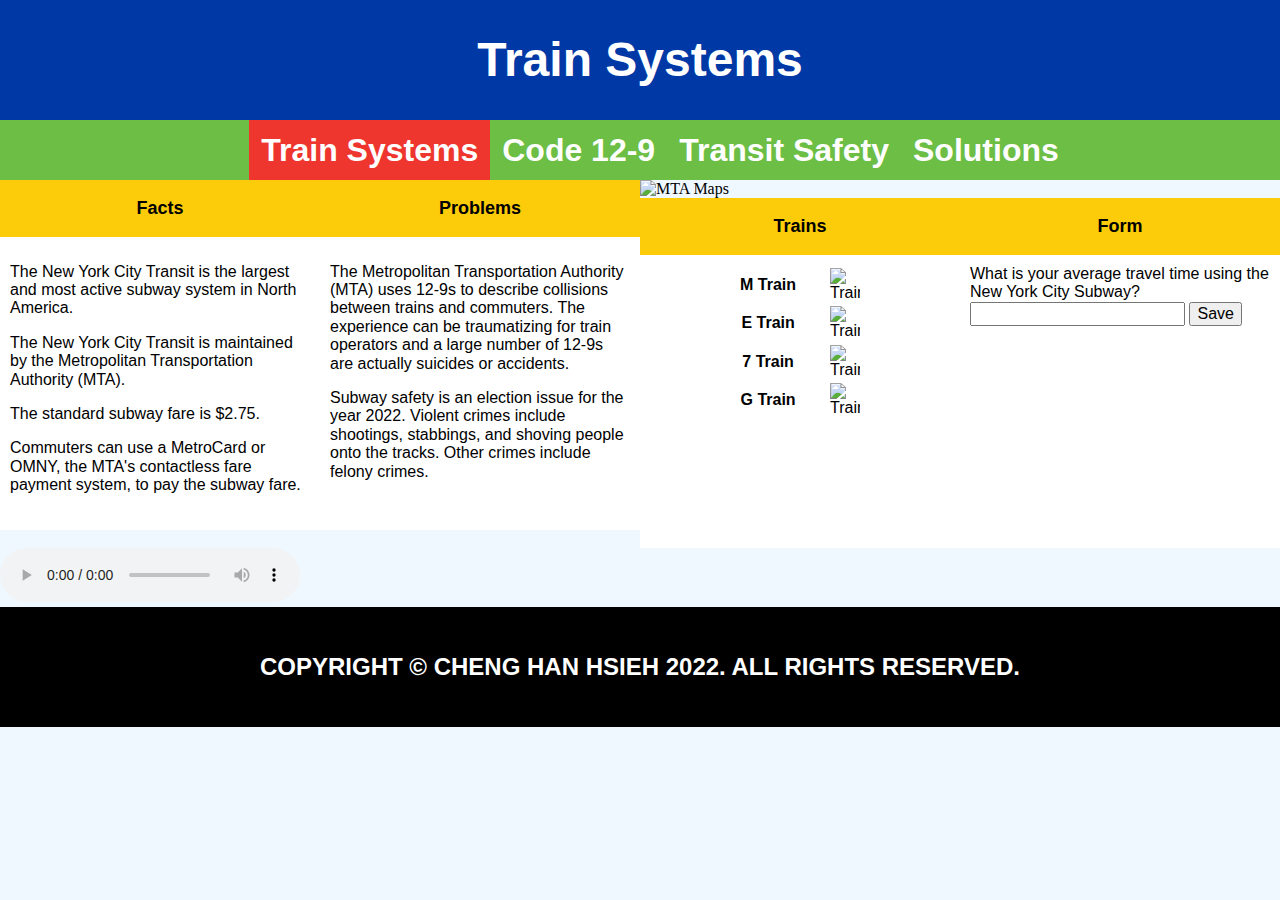
==== index.html @ ef0687e6 "Add files via upload" ====
<!DOCTYPE html>
<html lang="en">
<head>
    <meta charset="UTF-8">
    <meta http-equiv="X-UA-Compatible" content="IE=edge">
    <meta name="viewport" content="width=device-width, initial-scale=1.0">
    <title>Train Systems</title>
    <link rel="stylesheet" href="normalize.css" type="text/css">
    <link rel="stylesheet" href="style.css" type="text/css">
</head>
<body>
    <div class="title">
        <h1>Train Systems</h1>
    </div>
    <nav>
        <ul>
            <li><a href="index.html" id="active">Train Systems</a></li>
            <li><a href="code.html">Code 12-9</a></li>
            <li><a href="safe.html">Transit Safety</a></li>
            <li><a href="solve.html">Solutions</a></li>
        </ul>
    </nav>
    <div>
        <img src="Train_Systems/images/Large_Type_Subway_Map.png" alt="MTA Maps">
    </div>
    <div class="info">
        <div class="heading">
            <p>Facts</p>
        </div>
        <div class="item">
            <p>The New York City Transit is the largest and most active subway system in North America.</p>
            <p>The New York City Transit is maintained by the Metropolitan Transportation Authority (MTA).</p>
            <p>The standard subway fare is $2.75.</p>
            <p>Commuters can use a MetroCard or OMNY, the MTA's contactless fare payment system, to pay the subway fare.</p>
        </div>
    </div>
    <div class="info">
        <div class="heading">
            <p>Problems</p>
        </div>
        <div class="item">
            <p>The Metropolitan Transportation Authority (MTA) uses 12-9s to describe collisions between trains and commuters. 
            The experience can be traumatizing for train operators and a large number of 12-9s are actually suicides or accidents.</p>
            <p>Subway safety is an election issue for the year 2022. Violent crimes include shootings, stabbings, and shoving people onto the tracks.
            Other crimes include felony crimes.</p>
        </div>
    </div>
    <div class="info">
        <div class="heading">
            <p>Trains</p>
        </div>
        <div class="item">
            <table>
                <tr>
                    <th>M Train</th>
                    <td><img src="Train_Systems/images/M_Train.png" alt="Trains"></td>
                </tr>
                <tr>
                    <th>E Train</th>
                    <td><img src="Train_Systems/images/E_Train.png" alt="Trains"></td>
                </tr>
                <tr>
                    <th>7 Train</th>
                    <td><img src="Train_Systems/images/7_Train.png" alt="Trains"></td>
                </tr>
                <tr>
                    <th>G Train</th>
                    <td><img src="Train_Systems/images/G_Train.png" alt="Trains"></td>
                </tr>
            </table>
        </div>
    </div>
    <div class="info">
        <div class="heading">
            <p>Form</p>
        </div>
        <div class="item">
            <form>
                <label for="time">What is your average travel time using the New York City Subway?</label>
                <input type="text" id="time" name="time">
                <button>Save</button>
            </form>
        </div>
    </div>
    <div>
        <audio controls autoplay loop>
            <source src="Train_Systems/audio/4-04 Fruity Factory.mp3" type="audio/mpeg">
        </audio>
    </div>
    <footer>
        <p>COPYRIGHT © CHENG HAN HSIEH 2022. ALL RIGHTS RESERVED.</p>
    </footer>
</body>
</html>
<!--Sources-->
<!--MTA Guides Riding The Subway: https://new.mta.info/guides/riding-the-subway-->
<!--12-9: https://www.newyorker.com/culture/the-new-yorker-documentary/new-yorks-train-operators-face-life-after-a-collision-in-after-the-12-9-->
<!--Subway Safety: https://www.nytimes.com/2022/11/04/nyregion/new-york-subway-safety.html-->
<!--Police Combat Crime: https://www.nytimes.com/2022/10/22/nyregion/nyc-subway-police-combat-crime.html-->
<!--Protective Platform Doors: https://gothamist.com/news/mta-will-pilot-protective-platform-doors-3-subway-stations-->
---- style.css ----
body {
    margin: 0px;
    background-color: aliceblue;
}

nav {
    height: 60px;
    width: 100%;
    background-color: #6cbe45;
    display: flex;
    justify-content: space-evenly;
    color: white;
}

img {
    height: auto;
    width: 50%;
    display: flex;
    align-items: center;
    justify-content: center;
    float: right;
}

.item {
    margin: 10px;
}

ul {
    margin: auto;
    display: flex;
    flex-direction: row;
    list-style-type: none;
}

a {
    padding: 12px;
    text-decoration: none;
    color: white;
    font-size: xx-large;
    font-weight: bold;
    font-family: Arial, Helvetica, sans-serif;
    line-height: 60px;
}

a:hover {
    background-color: #b933ad;
}

#active {
    background-color: #ee352e;
}

.title {
    height: 120px;
    width: auto;
    background-color: #0039A6;
    display: flex;
    align-items: center;
    justify-content: center;
    color: white;
    font-size: x-large;
    font-weight: bold;
    font-family: Arial, Helvetica, sans-serif;
}

.heading {
    height: auto;
    width: 100%;
    background-color: #fccc0a;
    display: flex;
    justify-content: center;
    text-align: center;
    color: black;
    font-size: large;
    font-weight: bold;
    font-family: Arial, Helvetica, sans-serif;
    float: left;
}

footer {
    height: 120px;
    width: 100%;
    background-color: black;
    display: flex;
    align-items: center;
    justify-content: center;
    color: white;
    font-size: x-large;
    font-weight: bold;
    font-family: Arial, Helvetica, sans-serif;
}

.info {
    min-height: 350px;
    width: 25%;
    background-color: white;
    display: flex;
    flex-direction: column;
    align-items: center;
    justify-content: left;
    font-family: Arial, Helvetica, sans-serif;
    float: left;
}

@media screen and (max-width: 480px) {
    nav {
        height: 35px;
    }
    a {
        padding: 12px;
        font-size: xx-small;
        line-height: 25px;
    }
    .title {
        height: 60px;
        font-size: medium;
    }
    .heading {
        height: 30px;
        font-size: x-small;
    }
    footer {
        height: 60px;
        font-size: x-small;
    }
    .info {
        font-size: xx-small;
    }
}

@media screen and (min-width: 481px) and (max-width: 768px) {
    nav {
        height: 50px;
    }
    a {
        padding: 19px;
        font-size: x-small;
        line-height: 30px;
    }
    .heading {
        font-size: small;
    }
    footer {
        font-size: small;
    }
    .info {
        font-size: x-small;
    }
}

@media screen and (min-width: 769px) and (max-width: 992px) {
    a {
        padding: 16px;
        font-size: x-large;
        line-height: 36px;
    }
    .info {
        font-size: small;
    }
    footer {
        font-size: medium;
    }
}

@media screen and (min-width: 992px) and (max-width: 1280px) {
    a {
        padding: 12px;
        font-size: xx-large;
    }
}
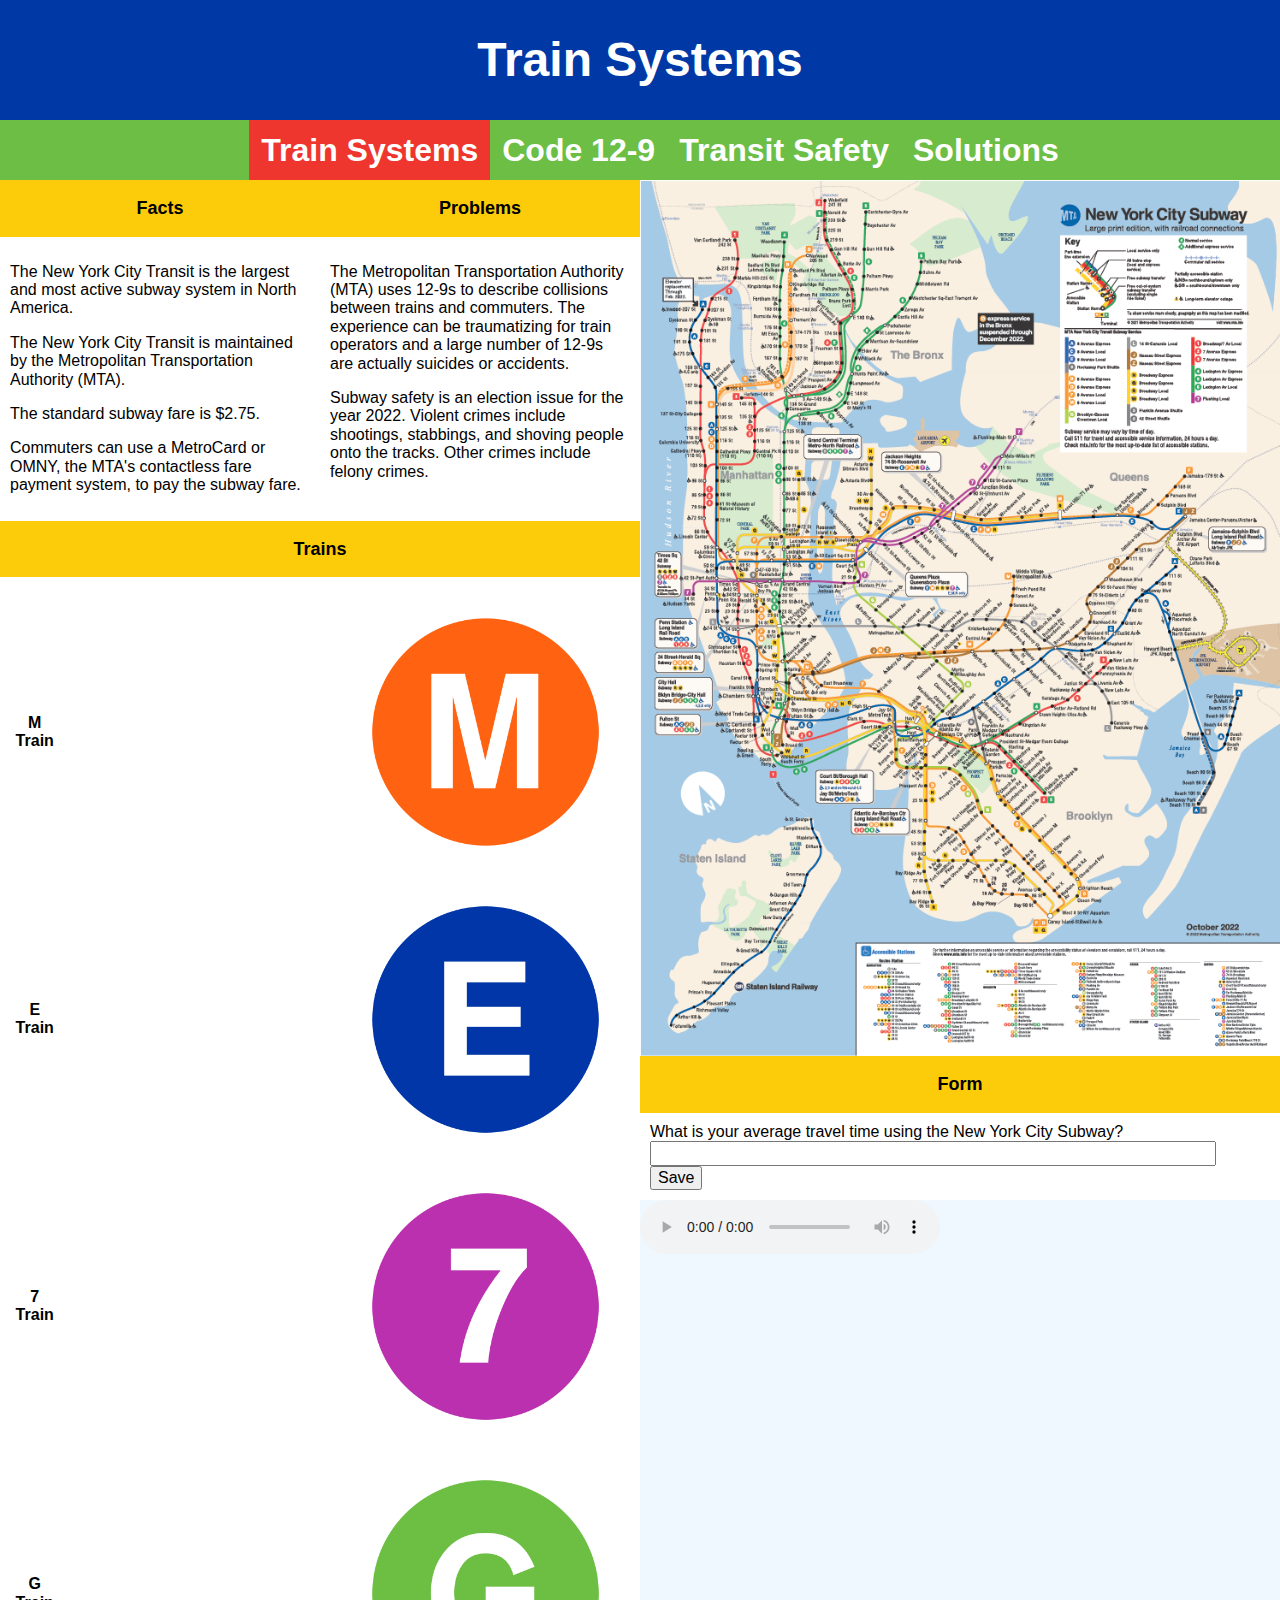
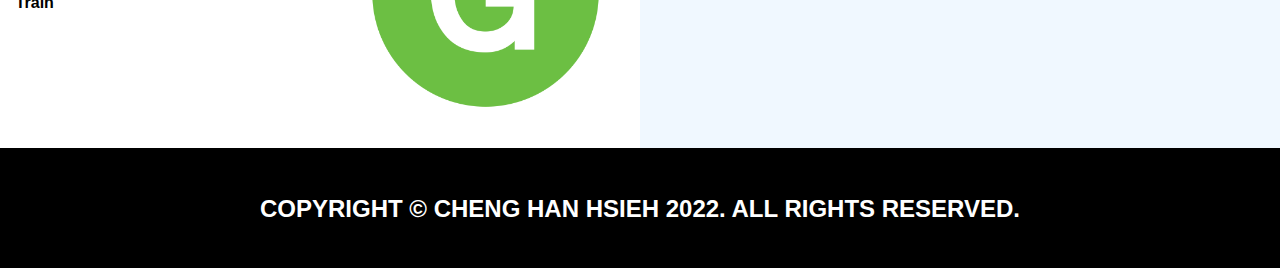
==== commit 2a7cca92: "Add files via upload" ====
--- a/index.html
+++ b/index.html
@@ -9,9 +9,11 @@
     <link rel="stylesheet" href="style.css" type="text/css">
 </head>
 <body>
+    <!--Title-->
     <div class="title">
         <h1>Train Systems</h1>
     </div>
+    <!--Navigation Bar: Train Systems-->
     <nav>
         <ul>
             <li><a href="index.html" id="active">Train Systems</a></li>
@@ -20,60 +22,79 @@
             <li><a href="solve.html">Solutions</a></li>
         </ul>
     </nav>
+    <!--Image of large type subway map-->
     <div>
-        <img src="Train_Systems/images/Large_Type_Subway_Map.png" alt="MTA Maps">
+        <img src="/images/Large_Type_Subway_Map.png" alt="MTA Maps">
     </div>
-    <div class="info">
-        <div class="heading">
-            <p>Facts</p>
+    <div class="section">
+        <!--Information section one-->
+        <div class="info">
+            <!--Information section one heading: Facts-->
+            <div class="heading">
+                <p>Facts</p>
+            </div>
+            <!--Information section one content-->
+            <div class="item">
+                <p>The New York City Transit is the largest and most active subway system in North America.</p>
+                <p>The New York City Transit is maintained by the Metropolitan Transportation Authority (MTA).</p>
+                <p>The standard subway fare is $2.75.</p>
+                <p>Commuters can use a MetroCard or OMNY, the MTA's contactless fare payment system, to pay the subway fare.</p>
+            </div>
         </div>
-        <div class="item">
-            <p>The New York City Transit is the largest and most active subway system in North America.</p>
-            <p>The New York City Transit is maintained by the Metropolitan Transportation Authority (MTA).</p>
-            <p>The standard subway fare is $2.75.</p>
-            <p>Commuters can use a MetroCard or OMNY, the MTA's contactless fare payment system, to pay the subway fare.</p>
+        <!--Information section two-->
+        <div class="info">
+            <!--Information section two heading: Problems-->
+            <div class="heading">
+                <p>Problems</p>
+            </div>
+            <!--Information section two content-->
+            <div class="item">
+                <p>The Metropolitan Transportation Authority (MTA) uses 12-9s to describe collisions between trains and commuters. 
+                The experience can be traumatizing for train operators and a large number of 12-9s are actually suicides or accidents.</p>
+                <p>Subway safety is an election issue for the year 2022. Violent crimes include shootings, stabbings, and shoving people onto the tracks.
+                Other crimes include felony crimes.</p>
+            </div>
         </div>
     </div>
+    <!--Information section three-->
     <div class="info">
-        <div class="heading">
-            <p>Problems</p>
-        </div>
-        <div class="item">
-            <p>The Metropolitan Transportation Authority (MTA) uses 12-9s to describe collisions between trains and commuters. 
-            The experience can be traumatizing for train operators and a large number of 12-9s are actually suicides or accidents.</p>
-            <p>Subway safety is an election issue for the year 2022. Violent crimes include shootings, stabbings, and shoving people onto the tracks.
-            Other crimes include felony crimes.</p>
-        </div>
-    </div>
-    <div class="info">
+        <!--Information section three heading: Trains-->
         <div class="heading">
             <p>Trains</p>
         </div>
+        <!--Information section three content-->
         <div class="item">
             <table>
                 <tr>
+                    <!--Image of M train-->
                     <th>M Train</th>
-                    <td><img src="Train_Systems/images/M_Train.png" alt="Trains"></td>
+                    <td><img src="/images/M_Train.png" alt="Trains"></td>
                 </tr>
                 <tr>
+                    <!--Image of E train-->
                     <th>E Train</th>
-                    <td><img src="Train_Systems/images/E_Train.png" alt="Trains"></td>
+                    <td><img src="/images/E_Train.png" alt="Trains"></td>
                 </tr>
                 <tr>
+                    <!--Image of 7 train-->
                     <th>7 Train</th>
-                    <td><img src="Train_Systems/images/7_Train.png" alt="Trains"></td>
+                    <td><img src="/images/7_Train.png" alt="Trains"></td>
                 </tr>
                 <tr>
+                    <!--Image of G train-->
                     <th>G Train</th>
-                    <td><img src="Train_Systems/images/G_Train.png" alt="Trains"></td>
+                    <td><img src="/images/G_Train.png" alt="Trains"></td>
                 </tr>
             </table>
         </div>
     </div>
+    <!--Information section four-->
     <div class="info">
+        <!--Information section four heading: Form-->
         <div class="heading">
             <p>Form</p>
         </div>
+        <!--Travel time form-->
         <div class="item">
             <form>
                 <label for="time">What is your average travel time using the New York City Subway?</label>
@@ -82,11 +103,13 @@
             </form>
         </div>
     </div>
+    <!--Music-->
     <div>
         <audio controls autoplay loop>
-            <source src="Train_Systems/audio/4-04 Fruity Factory.mp3" type="audio/mpeg">
+            <source src="/audio/4-04 Fruity Factory.mp3" type="audio/mpeg">
         </audio>
     </div>
+    <!--Footer: Copyright-->
     <footer>
         <p>COPYRIGHT © CHENG HAN HSIEH 2022. ALL RIGHTS RESERVED.</p>
     </footer>
--- a/style.css
+++ b/style.css
@@ -13,16 +13,19 @@
 }
 
 img {
-    height: auto;
     width: 50%;
     display: flex;
-    align-items: center;
-    justify-content: center;
     float: right;
+}
+
+#gallery {
+    aspect-ratio: 1;
+    float: top;
 }
 
 .item {
     margin: 10px;
+    object-fit: fill;
 }
 
 ul {
@@ -90,16 +93,25 @@
     font-family: Arial, Helvetica, sans-serif;
 }
 
+.section {
+    width: 50%;
+    display: flex;
+    flex-direction: row;
+    object-fit: fill;
+    float: left;
+}
+
 .info {
-    min-height: 350px;
-    width: 25%;
+    width: 50%;
     background-color: white;
     display: flex;
     flex-direction: column;
-    align-items: center;
-    justify-content: left;
     font-family: Arial, Helvetica, sans-serif;
     float: left;
+}
+
+input {
+    width: 90%;
 }
 
 @media screen and (max-width: 480px) {
@@ -167,4 +179,4 @@
         padding: 12px;
         font-size: xx-large;
     }
-}+}
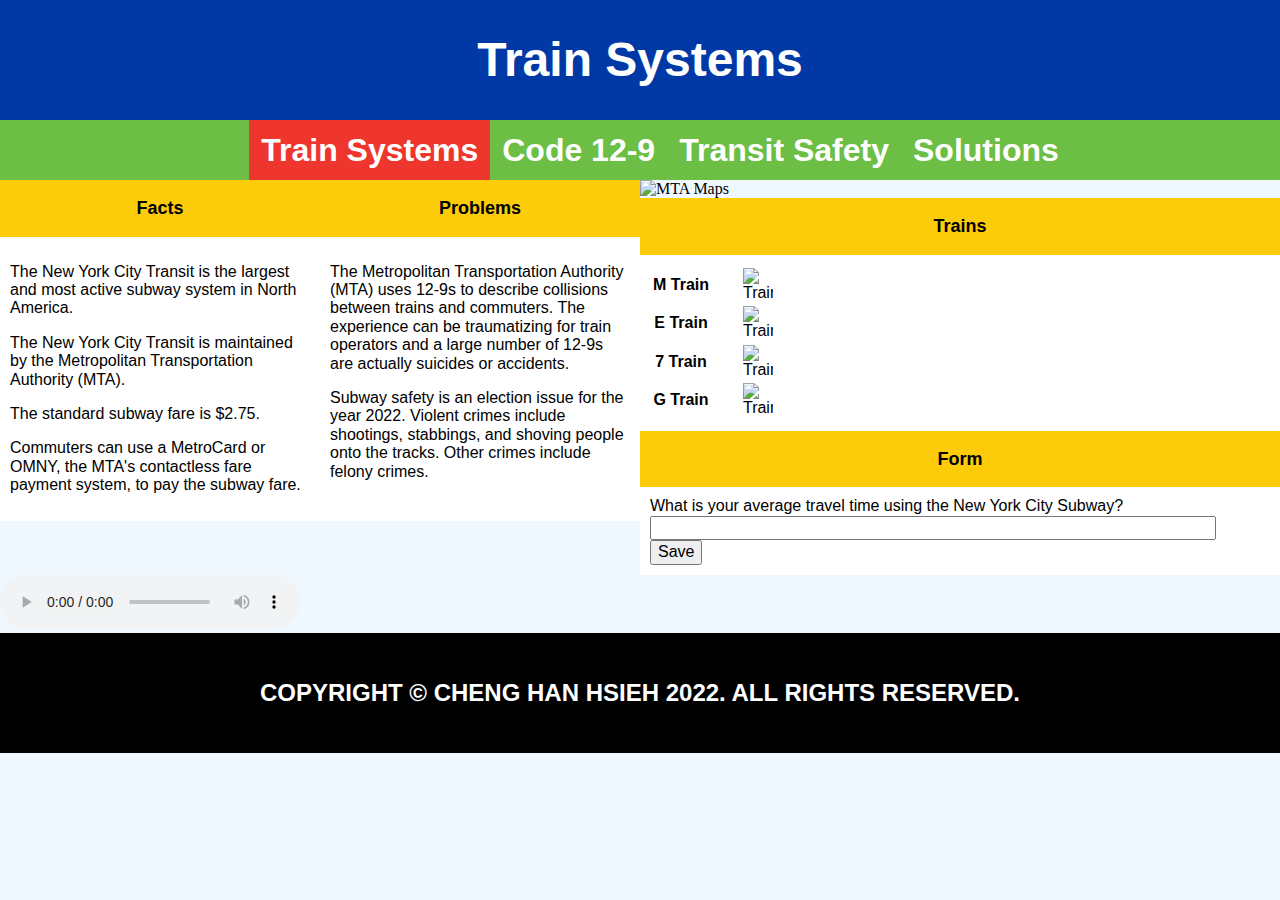
==== commit a7a238b1: "Update index.html" ====
--- a/index.html
+++ b/index.html
@@ -24,7 +24,7 @@
     </nav>
     <!--Image of large type subway map-->
     <div>
-        <img src="/images/Large_Type_Subway_Map.png" alt="MTA Maps">
+        <img src="/Train_Systems/images/Large_Type_Subway_Map.png" alt="MTA Maps">
     </div>
     <div class="section">
         <!--Information section one-->
@@ -68,22 +68,22 @@
                 <tr>
                     <!--Image of M train-->
                     <th>M Train</th>
-                    <td><img src="/images/M_Train.png" alt="Trains"></td>
+                    <td><img src="/Train_Systems//images/M_Train.png" alt="Trains"></td>
                 </tr>
                 <tr>
                     <!--Image of E train-->
                     <th>E Train</th>
-                    <td><img src="/images/E_Train.png" alt="Trains"></td>
+                    <td><img src="/Train_Systems//images/E_Train.png" alt="Trains"></td>
                 </tr>
                 <tr>
                     <!--Image of 7 train-->
                     <th>7 Train</th>
-                    <td><img src="/images/7_Train.png" alt="Trains"></td>
+                    <td><img src="/Train_Systems//images/7_Train.png" alt="Trains"></td>
                 </tr>
                 <tr>
                     <!--Image of G train-->
                     <th>G Train</th>
-                    <td><img src="/images/G_Train.png" alt="Trains"></td>
+                    <td><img src="/Train_Systems//images/G_Train.png" alt="Trains"></td>
                 </tr>
             </table>
         </div>
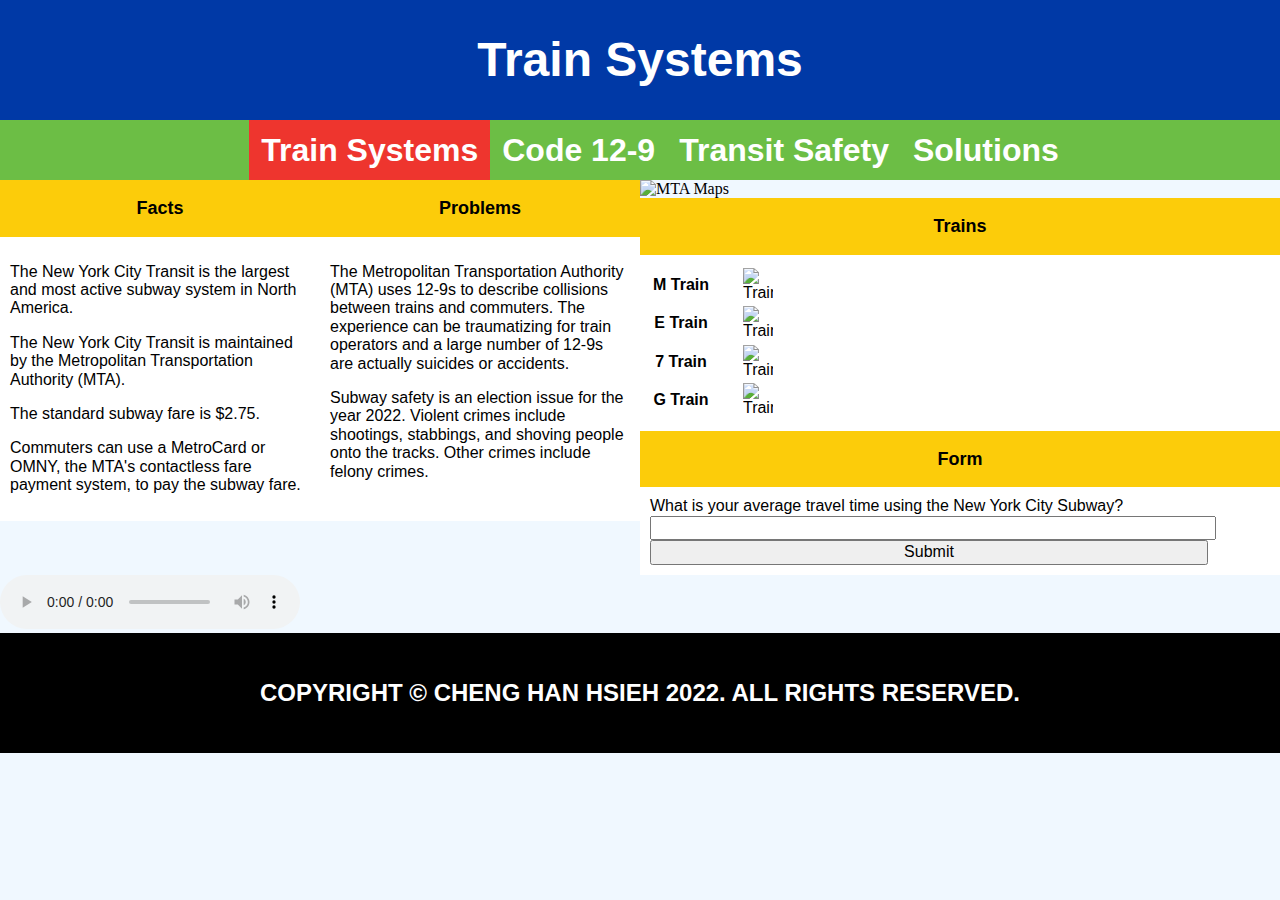
==== commit 49d35e05: "Add files via upload" ====
--- a/index.html
+++ b/index.html
@@ -68,22 +68,22 @@
                 <tr>
                     <!--Image of M train-->
                     <th>M Train</th>
-                    <td><img src="/Train_Systems//images/M_Train.png" alt="Trains"></td>
+                    <td><img src="/Train_Systems/images/M_Train.png" alt="Trains"></td>
                 </tr>
                 <tr>
                     <!--Image of E train-->
                     <th>E Train</th>
-                    <td><img src="/Train_Systems//images/E_Train.png" alt="Trains"></td>
+                    <td><img src="/Train_Systems/images/E_Train.png" alt="Trains"></td>
                 </tr>
                 <tr>
                     <!--Image of 7 train-->
                     <th>7 Train</th>
-                    <td><img src="/Train_Systems//images/7_Train.png" alt="Trains"></td>
+                    <td><img src="/Train_Systems/images/7_Train.png" alt="Trains"></td>
                 </tr>
                 <tr>
                     <!--Image of G train-->
                     <th>G Train</th>
-                    <td><img src="/Train_Systems//images/G_Train.png" alt="Trains"></td>
+                    <td><img src="/Train_Systems/images/G_Train.png" alt="Trains"></td>
                 </tr>
             </table>
         </div>
@@ -96,17 +96,17 @@
         </div>
         <!--Travel time form-->
         <div class="item">
-            <form>
+            <form action="#">
                 <label for="time">What is your average travel time using the New York City Subway?</label>
                 <input type="text" id="time" name="time">
-                <button>Save</button>
+                <input type="submit" value="Submit">
             </form>
         </div>
     </div>
     <!--Music-->
     <div>
         <audio controls autoplay loop>
-            <source src="/audio/4-04 Fruity Factory.mp3" type="audio/mpeg">
+            <source src="/Train_Systems/audio/4-04 Fruity Factory.mp3" type="audio/mpeg">
         </audio>
     </div>
     <!--Footer: Copyright-->
--- a/style.css
+++ b/style.css
@@ -18,9 +18,19 @@
     float: right;
 }
 
-#gallery {
-    aspect-ratio: 1;
-    float: top;
+.gallery {
+    display: grid;
+    width: 100%;
+    grid-template-columns: repeat(2, 1fr);
+    grid-template-rows: repeat(2, 1fr);
+
+}
+
+.gallery img {
+    display: block;
+    width: 100%;
+    height: 100%;
+    object-fit: cover;
 }
 
 .item {
@@ -114,6 +124,12 @@
     width: 90%;
 }
 
+iframe {
+    height: auto;
+    width: 50%;
+    float: left;
+}
+
 @media screen and (max-width: 480px) {
     nav {
         height: 35px;
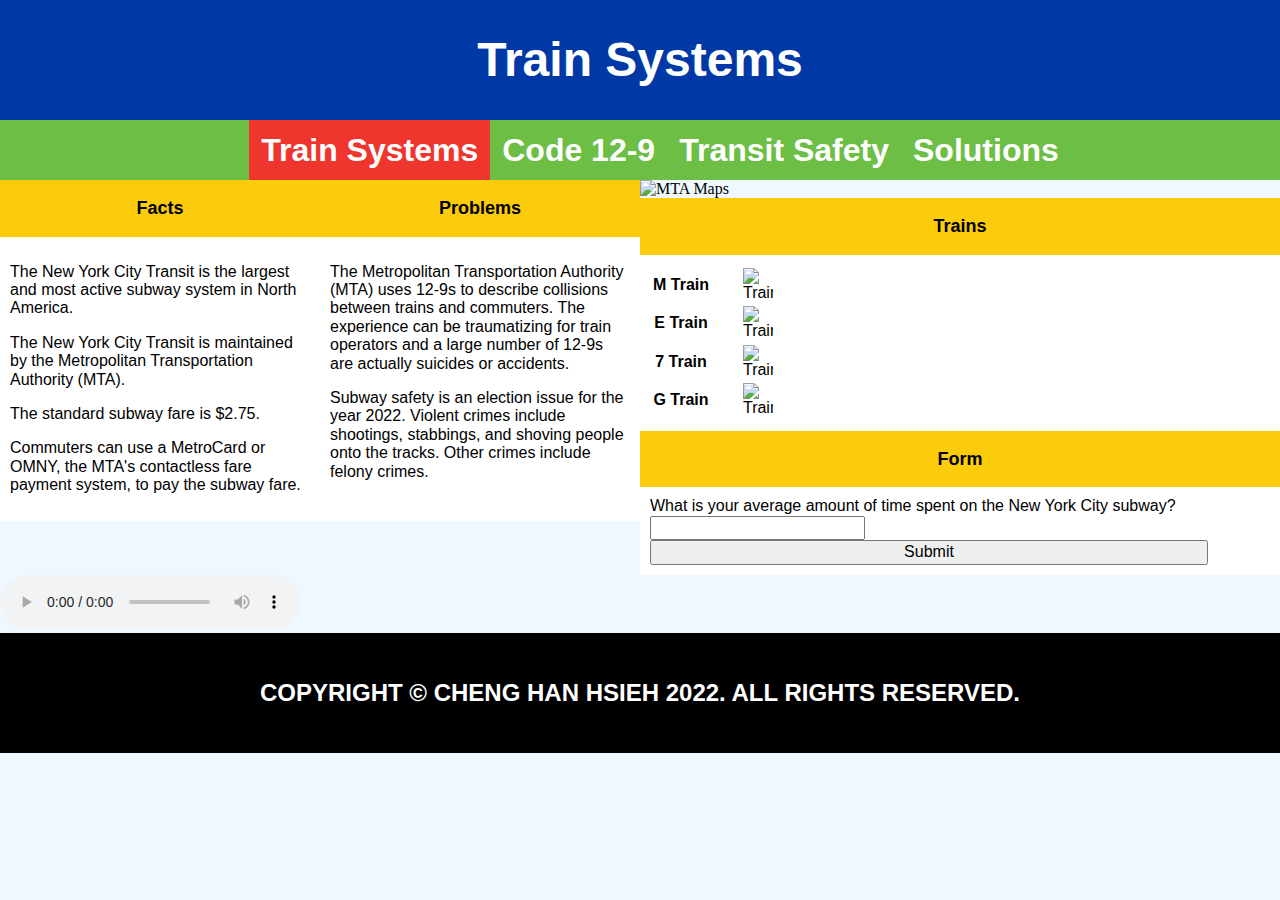
==== commit a8a1d1b1: "Add files via upload" ====
--- a/index.html
+++ b/index.html
@@ -96,10 +96,12 @@
         </div>
         <!--Travel time form-->
         <div class="item">
-            <form action="#">
-                <label for="time">What is your average travel time using the New York City Subway?</label>
-                <input type="text" id="time" name="time">
-                <input type="submit" value="Submit">
+            <form action="form.php" method="post">
+                <div>
+                    <label for="time">What is your average amount of time spent on the New York City subway?</label>
+                    <input type="number" id="time" name="time">
+                </div>
+                <button type="submit">Submit</button>
             </form>
         </div>
     </div>
--- a/style.css
+++ b/style.css
@@ -120,13 +120,14 @@
     float: left;
 }
 
-input {
+button {
     width: 90%;
 }
 
-iframe {
+video {
     height: auto;
-    width: 50%;
+    width: 100%;
+    aspect-ratio: 16/9;
     float: left;
 }
 
